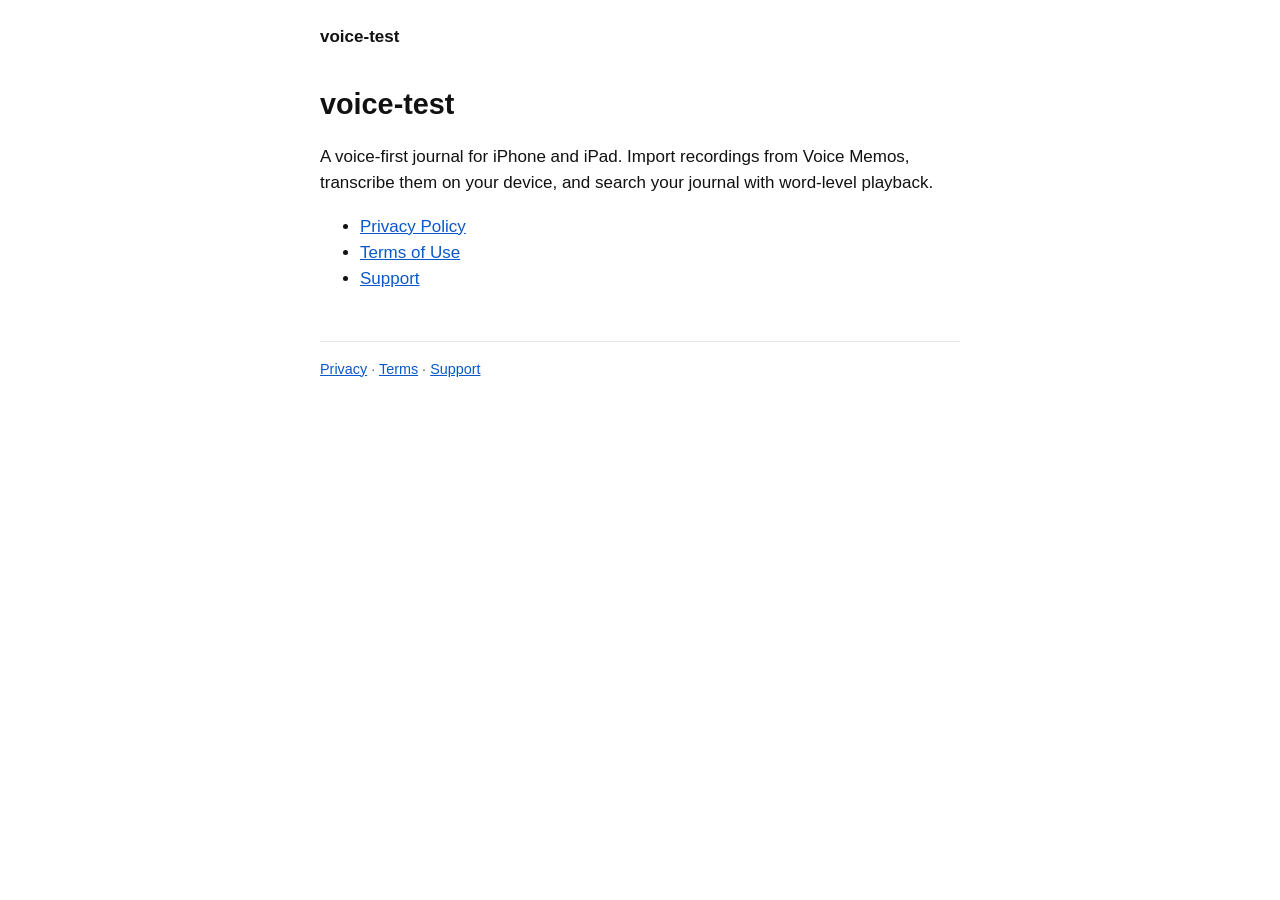
==== index.html @ d4557d3f "Add the privacy, terms, and support pages for voice-test. Co-Authored-By: Claude Opus 5.5 <noreply@a" ====
<!doctype html>
<html lang="en">
<head>
<meta charset="utf-8">
<meta name="viewport" content="width=device-width, initial-scale=1">
<title>voice-test</title>
<link rel="stylesheet" href="style.css">
</head>
<body>
<header><a href="./">voice-test</a></header>
<main>
<h1>voice-test</h1>
<p>A voice-first journal for iPhone and iPad. Import recordings from Voice Memos, transcribe them on your device, and search your journal with word-level playback.</p>
<ul>
<li><a href="privacy.html">Privacy Policy</a></li>
<li><a href="terms.html">Terms of Use</a></li>
<li><a href="support.html">Support</a></li>
</ul>
</main>
<footer><a href="privacy.html">Privacy</a> · <a href="terms.html">Terms</a> · <a href="support.html">Support</a></footer>
</body>
</html>
---- style.css ----
:root {
  --bg: #ffffff;
  --fg: #111111;
  --muted: #666666;
  --link: #0a58ca;
  --rule: #e5e5e5;
}
@media (prefers-color-scheme: dark) {
  :root {
    --bg: #000000;
    --fg: #eeeeee;
    --muted: #999999;
    --link: #6ea8fe;
    --rule: #222222;
  }
}
* { box-sizing: border-box; }
body {
  margin: 0 auto;
  max-width: 42rem;
  padding: 1.5rem 1rem 3rem;
  background: var(--bg);
  color: var(--fg);
  font: 17px/1.55 -apple-system, BlinkMacSystemFont, "Helvetica Neue", Arial, sans-serif;
}
a { color: var(--link); overflow-wrap: anywhere; }
header a { color: var(--fg); font-weight: 600; text-decoration: none; }
h1 { font-size: 1.8rem; margin: 2rem 0 0.25rem; }
h2 { font-size: 1.1rem; margin: 2rem 0 0.5rem; }
.meta { color: var(--muted); margin-top: 0; }
footer {
  margin-top: 3rem;
  padding-top: 1rem;
  border-top: 1px solid var(--rule);
  color: var(--muted);
  font-size: 0.9rem;
}
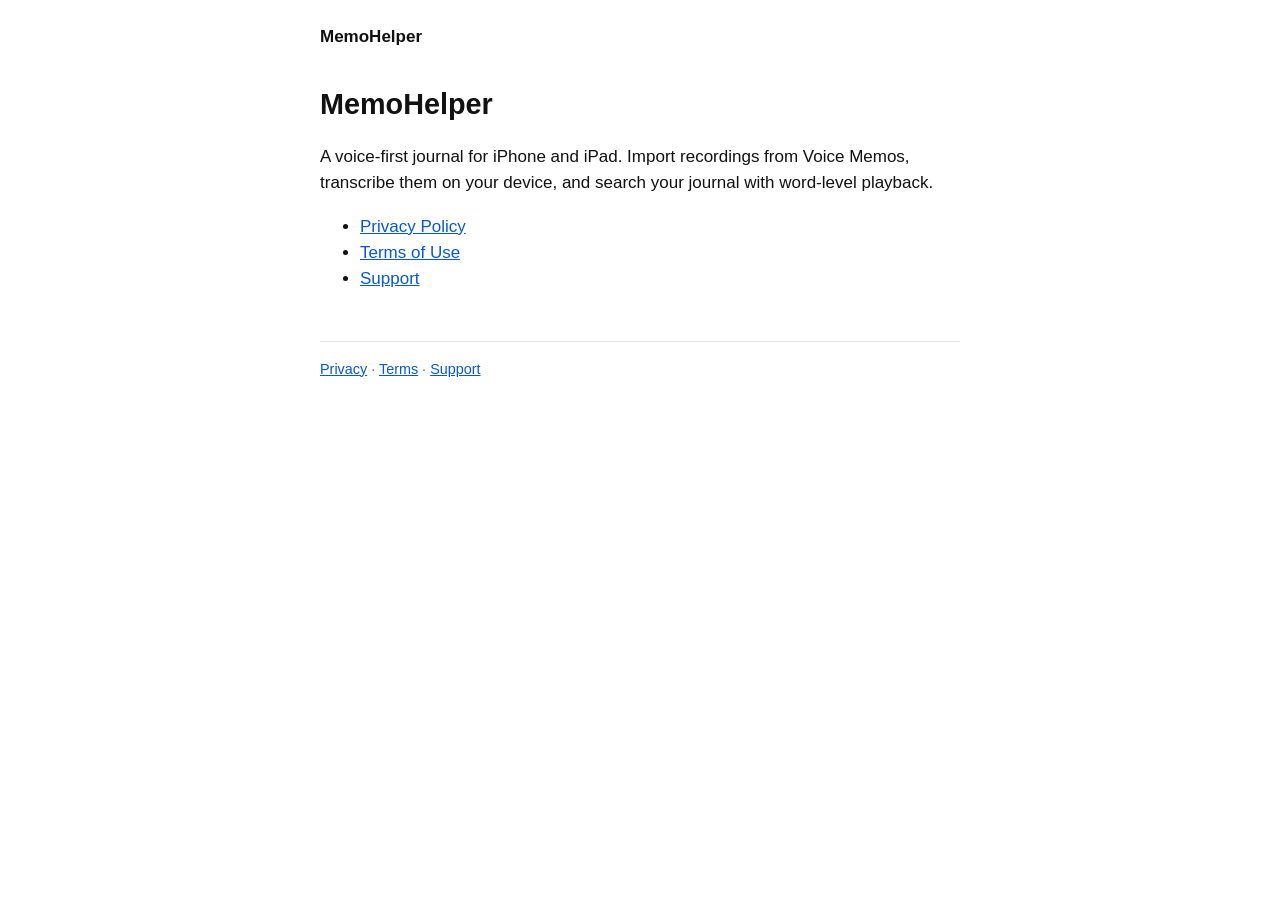
==== commit 27113542: "Show the name MemoHelper on all the pages. Co-Authored-By: Claude Opus 5.5 <noreply@anthropic.com>" ====
--- a/index.html
+++ b/index.html
@@ -3,13 +3,13 @@
 <head>
 <meta charset="utf-8">
 <meta name="viewport" content="width=device-width, initial-scale=1">
-<title>voice-test</title>
+<title>MemoHelper</title>
 <link rel="stylesheet" href="style.css">
 </head>
 <body>
-<header><a href="./">voice-test</a></header>
+<header><a href="./">MemoHelper</a></header>
 <main>
-<h1>voice-test</h1>
+<h1>MemoHelper</h1>
 <p>A voice-first journal for iPhone and iPad. Import recordings from Voice Memos, transcribe them on your device, and search your journal with word-level playback.</p>
 <ul>
 <li><a href="privacy.html">Privacy Policy</a></li>
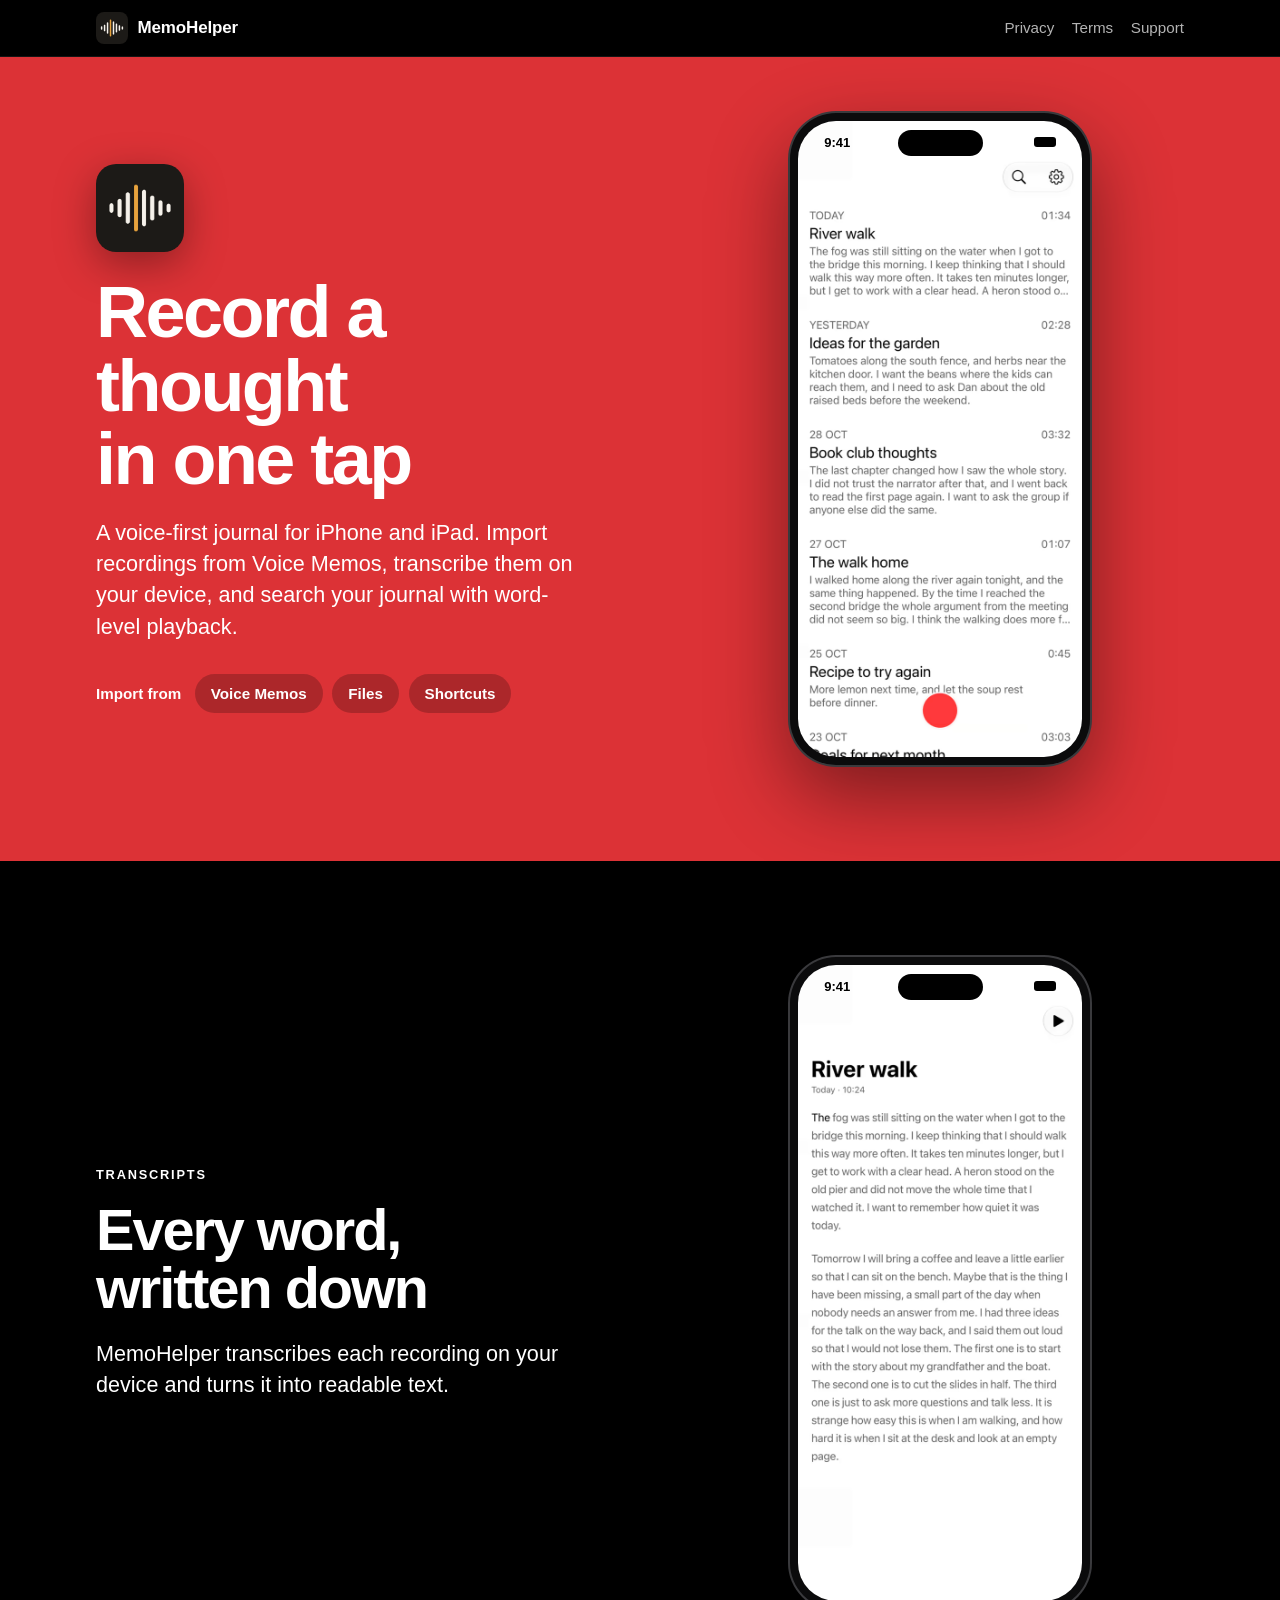
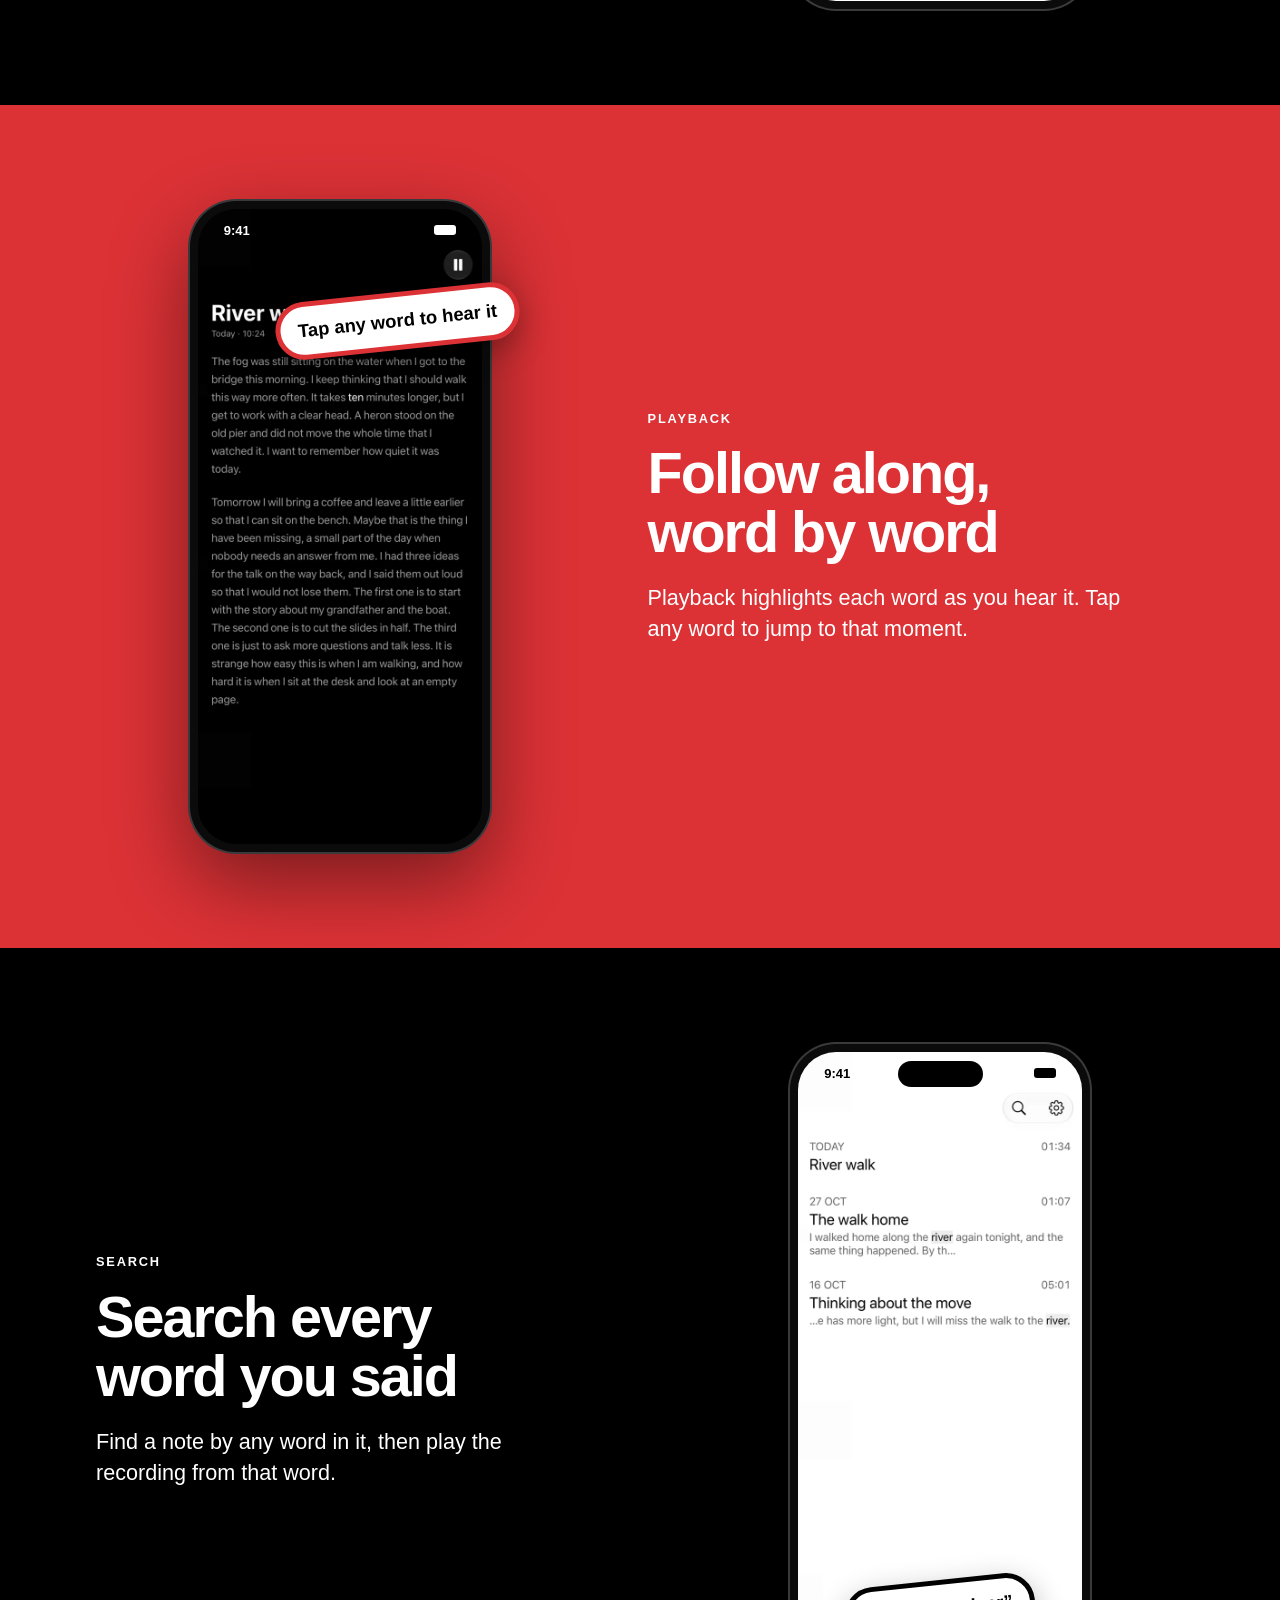
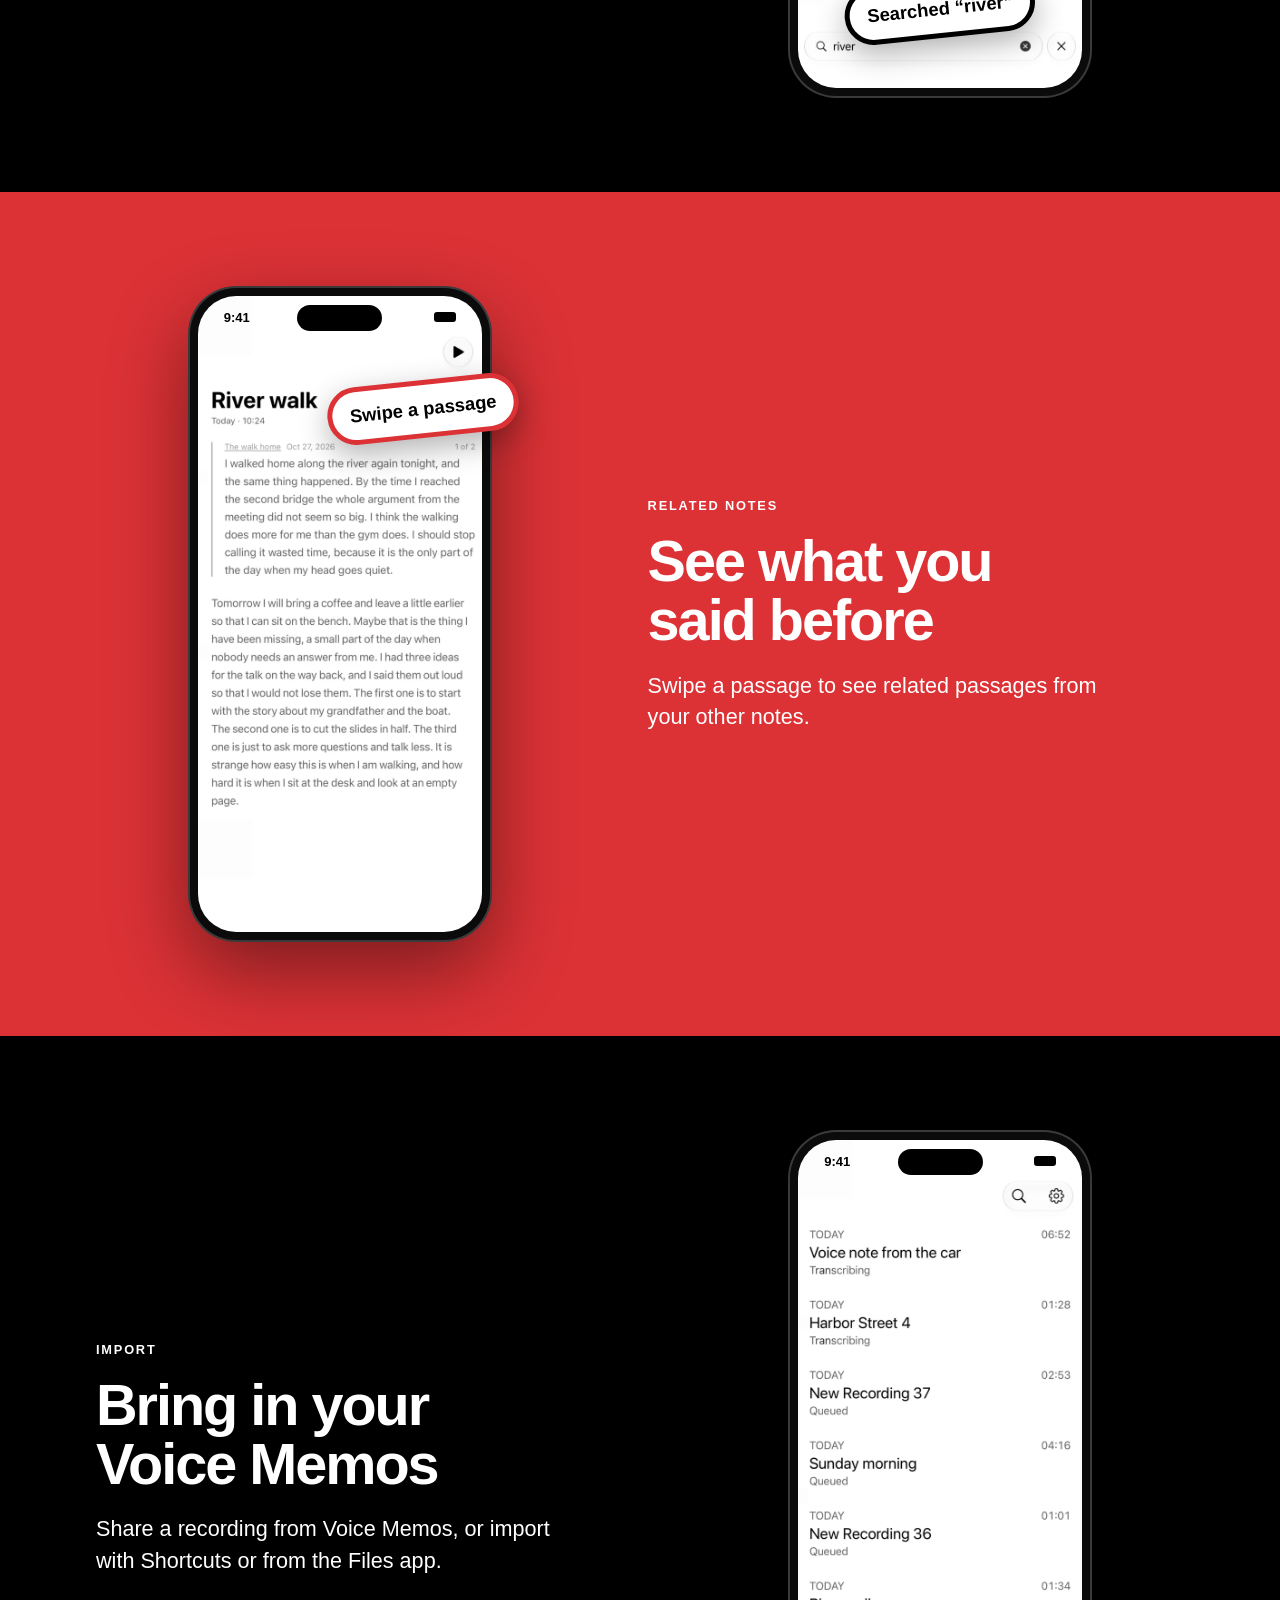
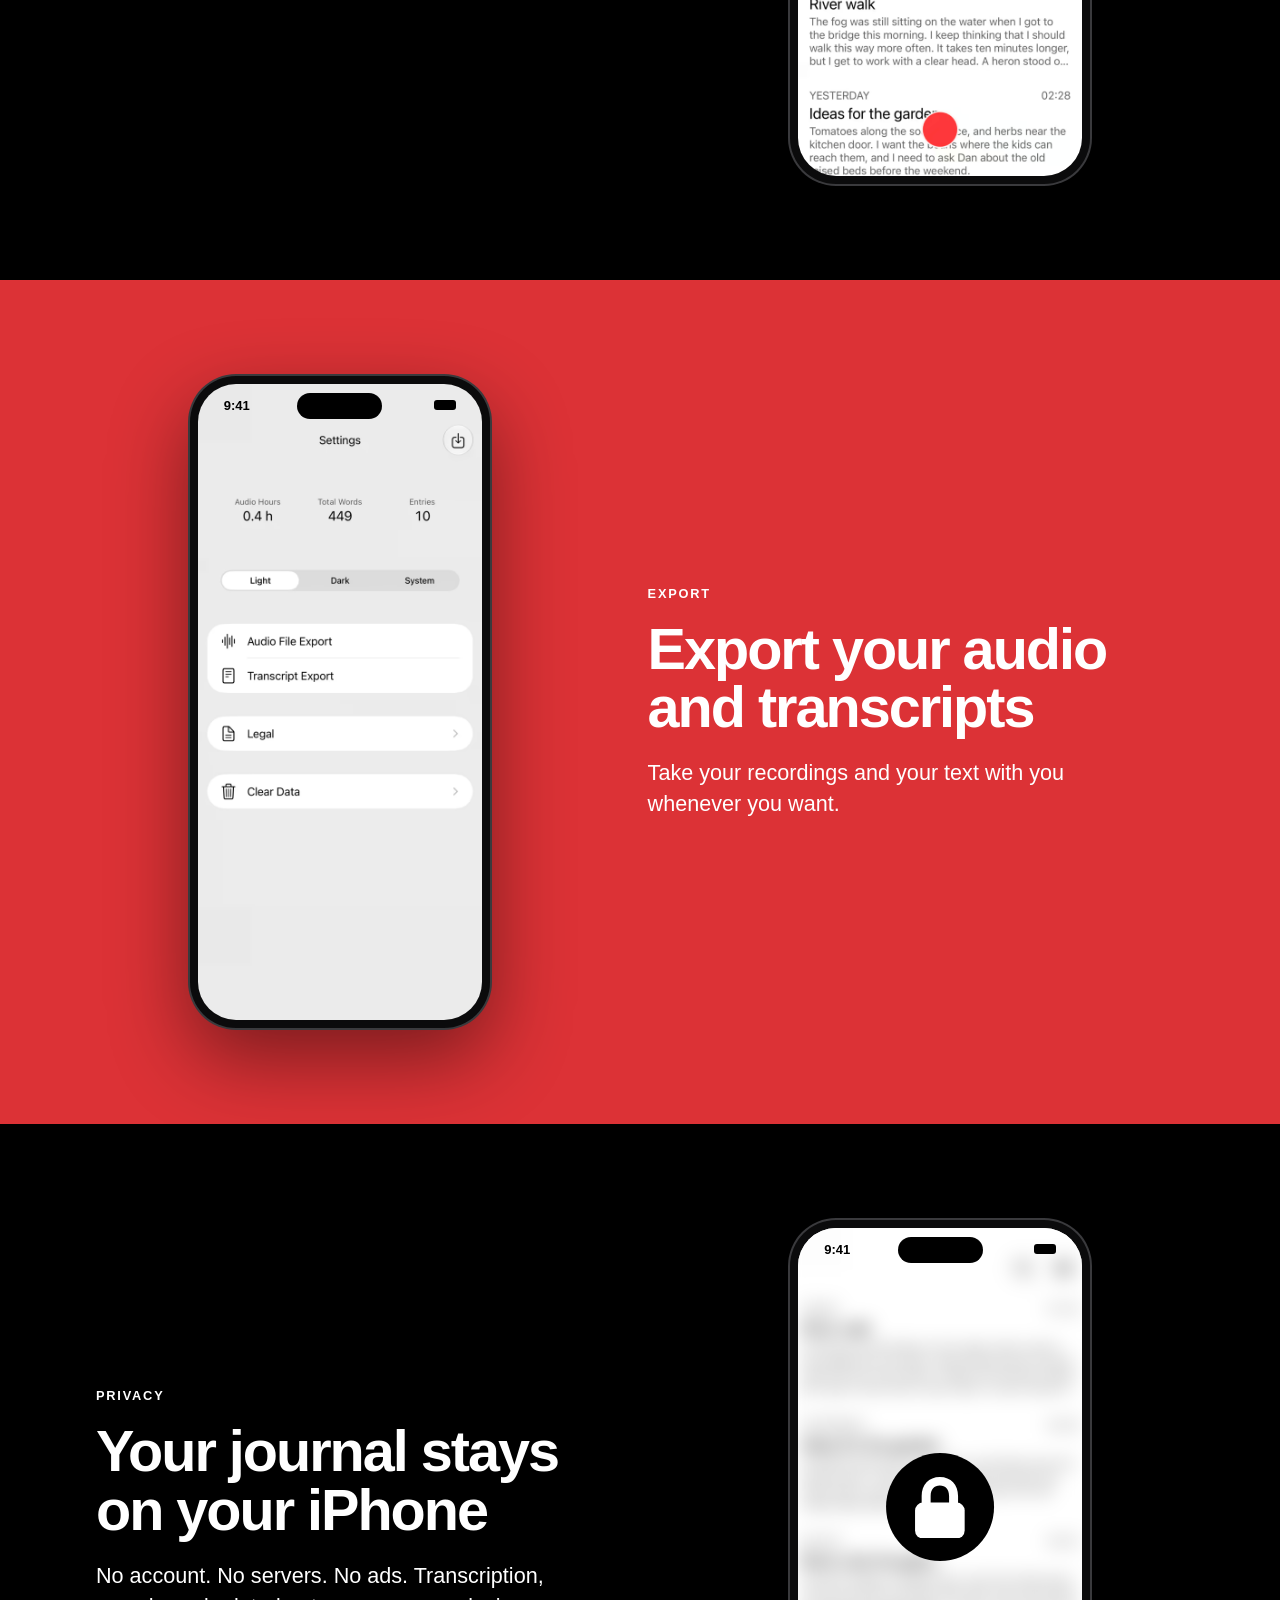
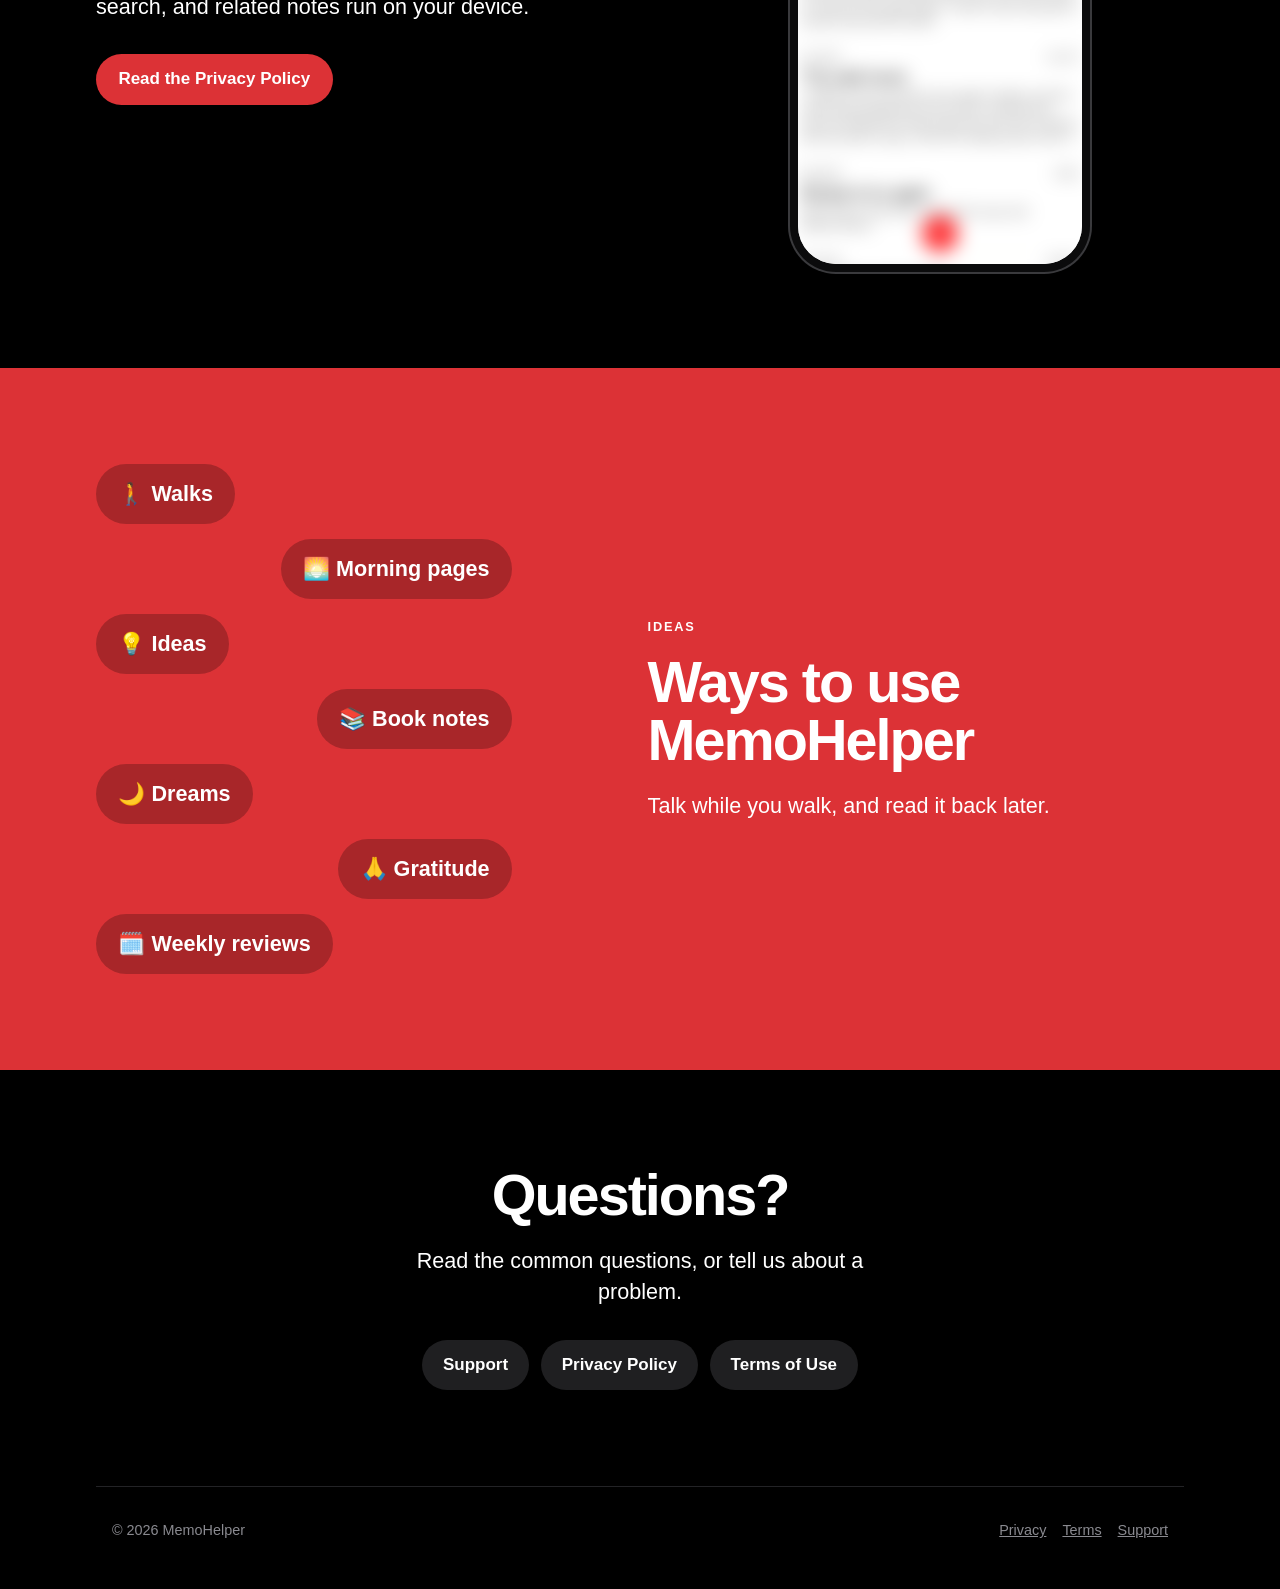
==== commit 94d08686: "Show the App Store visuals on the site in the red and black style. The home page now shows the app s" ====
--- a/index.html
+++ b/index.html
@@ -3,20 +3,138 @@
 <head>
 <meta charset="utf-8">
 <meta name="viewport" content="width=device-width, initial-scale=1">
-<title>MemoHelper</title>
+<title>MemoHelper · A voice-first journal</title>
+<meta name="description" content="A voice-first journal for iPhone and iPad. Import recordings from Voice Memos, transcribe them on your device, and search your journal with word-level playback.">
+<meta name="theme-color" content="#000000">
+<link rel="icon" href="favicon.png">
+<link rel="apple-touch-icon" href="apple-touch-icon.png">
 <link rel="stylesheet" href="style.css">
 </head>
-<body>
-<header><a href="./">MemoHelper</a></header>
+<body class="home">
+<header class="bar"><a class="brand" href="./"><img src="img/icon.png" alt="" width="32" height="32">MemoHelper</a>
+<nav><a href="privacy.html">Privacy</a><a href="terms.html">Terms</a><a href="support.html">Support</a></nav></header>
 <main>
-<h1>MemoHelper</h1>
-<p>A voice-first journal for iPhone and iPad. Import recordings from Voice Memos, transcribe them on your device, and search your journal with word-level playback.</p>
-<ul>
-<li><a href="privacy.html">Privacy Policy</a></li>
-<li><a href="terms.html">Terms of Use</a></li>
-<li><a href="support.html">Support</a></li>
-</ul>
+<section class="band red hero">
+<div class="band-inner">
+<div class="copy">
+<img class="app-icon" src="img/icon.png" alt="" width="88" height="88">
+<h1>Record a thought<br>in one tap</h1>
+<p class="lead">A voice-first journal for iPhone and iPad. Import recordings from Voice Memos, transcribe them on your device, and search your journal with word-level playback.</p>
+<div class="chips-row"><span class="label">Import from</span><span class="tag">Voice Memos</span><span class="tag">Files</span><span class="tag">Shortcuts</span></div>
+</div>
+<div class="phone-wrap">
+<div class="phone"><div class="screen">
+<div class="status"><span>9:41</span><i></i></div>
+<picture><source srcset="img/journal.avif" type="image/avif"><source srcset="img/journal.webp" type="image/webp"><img src="img/journal.jpg" alt="The MemoHelper journal list" loading="lazy" width="644" height="1400"></picture>
+</div></div>
+</div>
+</div>
+</section>
+<section class="band black">
+<div class="band-inner">
+<div class="copy"><p class="kicker">Transcripts</p><h2>Every word,<br>written down</h2>
+<p class="lead">MemoHelper transcribes each recording on your device and turns it into readable text.</p></div>
+<div class="phone-wrap">
+<div class="phone"><div class="screen">
+<div class="status"><span>9:41</span><i></i></div>
+<picture><source srcset="img/transcript.avif" type="image/avif"><source srcset="img/transcript.webp" type="image/webp"><img src="img/transcript.jpg" alt="A transcript of a voice note in MemoHelper" loading="lazy" width="644" height="1400"></picture>
+</div></div>
+</div>
+</div>
+</section>
+<section class="band red flip">
+<div class="band-inner">
+<div class="copy"><p class="kicker">Playback</p><h2>Follow along,<br>word by word</h2>
+<p class="lead">Playback highlights each word as you hear it. Tap any word to jump to that moment.</p></div>
+<div class="phone-wrap">
+<div class="phone"><div class="screen dark">
+<div class="status"><span>9:41</span><i></i></div>
+<picture><source srcset="img/playing-dark.avif" type="image/avif"><source srcset="img/playing-dark.webp" type="image/webp"><img src="img/playing-dark.jpg" alt="A transcript that highlights the current word during playback" loading="lazy" width="644" height="1400"></picture>
+</div></div>
+<div class="sticker top">Tap any word to hear it</div>
+</div>
+</div>
+</section>
+<section class="band black">
+<div class="band-inner">
+<div class="copy"><p class="kicker">Search</p><h2>Search every<br>word you said</h2>
+<p class="lead">Find a note by any word in it, then play the recording from that word.</p></div>
+<div class="phone-wrap">
+<div class="phone"><div class="screen">
+<div class="status"><span>9:41</span><i></i></div>
+<picture><source srcset="img/search.avif" type="image/avif"><source srcset="img/search.webp" type="image/webp"><img src="img/search.jpg" alt="Search results for the word river" loading="lazy" width="644" height="1400"></picture>
+</div></div>
+<div class="sticker bottom">Searched “river”</div>
+</div>
+</div>
+</section>
+<section class="band red flip">
+<div class="band-inner">
+<div class="copy"><p class="kicker">Related notes</p><h2>See what you<br>said before</h2>
+<p class="lead">Swipe a passage to see related passages from your other notes.</p></div>
+<div class="phone-wrap">
+<div class="phone"><div class="screen">
+<div class="status"><span>9:41</span><i></i></div>
+<picture><source srcset="img/related.avif" type="image/avif"><source srcset="img/related.webp" type="image/webp"><img src="img/related.jpg" alt="Related passages from other notes" loading="lazy" width="644" height="1400"></picture>
+</div></div>
+<div class="sticker top">Swipe a passage</div>
+</div>
+</div>
+</section>
+<section class="band black">
+<div class="band-inner">
+<div class="copy"><p class="kicker">Import</p><h2>Bring in your<br>Voice Memos</h2>
+<p class="lead">Share a recording from Voice Memos, or import with Shortcuts or from the Files app.</p></div>
+<div class="phone-wrap">
+<div class="phone"><div class="screen">
+<div class="status"><span>9:41</span><i></i></div>
+<picture><source srcset="img/importing.avif" type="image/avif"><source srcset="img/importing.webp" type="image/webp"><img src="img/importing.jpg" alt="Voice notes that MemoHelper imports and transcribes" loading="lazy" width="644" height="1400"></picture>
+</div></div>
+</div>
+</div>
+</section>
+<section class="band red flip">
+<div class="band-inner">
+<div class="copy"><p class="kicker">Export</p><h2>Export your audio<br>and transcripts</h2>
+<p class="lead">Take your recordings and your text with you whenever you want.</p></div>
+<div class="phone-wrap">
+<div class="phone"><div class="screen">
+<div class="status"><span>9:41</span><i></i></div>
+<picture><source srcset="img/settings.avif" type="image/avif"><source srcset="img/settings.webp" type="image/webp"><img src="img/settings.jpg" alt="The MemoHelper settings screen with export options" loading="lazy" width="644" height="1400"></picture>
+</div></div>
+</div>
+</div>
+</section>
+<section class="band black">
+<div class="band-inner">
+<div class="copy"><p class="kicker">Privacy</p><h2>Your journal stays<br>on your iPhone</h2>
+<p class="lead">No account. No servers. No ads. Transcription, search, and related notes run on your device.</p>
+<div class="chips-row"><a class="button" href="privacy.html">Read the Privacy Policy</a></div></div>
+<div class="phone-wrap">
+<div class="phone"><div class="screen blur">
+<div class="status"><span>9:41</span><i></i></div>
+<picture><source srcset="img/journal.avif" type="image/avif"><source srcset="img/journal.webp" type="image/webp"><img src="img/journal.jpg" alt="A blurred journal list behind a lock" loading="lazy" width="644" height="1400"></picture>
+<div class="lock"><svg viewBox="0 0 210 260" aria-hidden="true"><path d="M105 0C58 0 28 33 28 80v38h38V80c0-27 15-44 39-44s39 17 39 44v38h38V80C182 33 152 0 105 0z"/><rect x="0" y="108" width="210" height="152" rx="34"/></svg></div></div></div>
+</div>
+</div>
+</section>
+<section class="band red flip">
+<div class="band-inner">
+<div class="copy"><p class="kicker">Ideas</p><h2>Ways to use<br>MemoHelper</h2>
+<p class="lead">Talk while you walk, and read it back later.</p></div>
+<div class="ways">
+<span>🚶 Walks</span><span>🌅 Morning pages</span><span>💡 Ideas</span><span>📚 Book notes</span><span>🌙 Dreams</span><span>🙏 Gratitude</span><span>🗓️ Weekly reviews</span>
+</div>
+</div>
+</section>
+<section class="band black cta">
+<div class="band-inner">
+<div><h2>Questions?</h2>
+<p class="lead">Read the common questions, or tell us about a problem.</p>
+<div class="links"><a href="support.html">Support</a><a href="privacy.html">Privacy Policy</a><a href="terms.html">Terms of Use</a></div></div>
+</div>
+</section>
 </main>
-<footer><a href="privacy.html">Privacy</a> · <a href="terms.html">Terms</a> · <a href="support.html">Support</a></footer>
+<footer><span>© 2026 MemoHelper</span><nav><a href="privacy.html">Privacy</a><a href="terms.html">Terms</a><a href="support.html">Support</a></nav></footer>
 </body>
 </html>
--- a/style.css
+++ b/style.css
@@ -1,37 +1,210 @@
 :root {
+  --red: #dc3236;
+  --red-deep: #c92a2d;
+  --black: #000000;
+  --night: #111113;
   --bg: #ffffff;
   --fg: #111111;
-  --muted: #666666;
-  --link: #0a58ca;
-  --rule: #e5e5e5;
+  --muted: #6b6b70;
+  --rule: #e6e6e8;
+  --card: #f4f4f5;
+  --link: #c92a2d;
+  --font: "SF Pro Display", "SF Pro Text", -apple-system, BlinkMacSystemFont, "Helvetica Neue", Arial, sans-serif;
 }
 @media (prefers-color-scheme: dark) {
   :root {
     --bg: #000000;
-    --fg: #eeeeee;
-    --muted: #999999;
-    --link: #6ea8fe;
-    --rule: #222222;
+    --fg: #f2f2f2;
+    --muted: #9a9aa0;
+    --rule: #232326;
+    --card: #111113;
+    --link: #ff6b6e;
   }
 }
+
 * { box-sizing: border-box; }
+html { -webkit-text-size-adjust: 100%; }
 body {
-  margin: 0 auto;
-  max-width: 42rem;
-  padding: 1.5rem 1rem 3rem;
+  margin: 0;
   background: var(--bg);
   color: var(--fg);
-  font: 17px/1.55 -apple-system, BlinkMacSystemFont, "Helvetica Neue", Arial, sans-serif;
-}
+  font: 17px/1.55 var(--font);
+  -webkit-font-smoothing: antialiased;
+}
+img { display: block; max-width: 100%; }
 a { color: var(--link); overflow-wrap: anywhere; }
-header a { color: var(--fg); font-weight: 600; text-decoration: none; }
-h1 { font-size: 1.8rem; margin: 2rem 0 0.25rem; }
-h2 { font-size: 1.1rem; margin: 2rem 0 0.5rem; }
+
+/* Top bar, shared by every page */
+.bar {
+  position: sticky; top: 0; z-index: 20;
+  display: flex; align-items: center; justify-content: space-between; gap: 1rem;
+  padding: 0.75rem max(1rem, calc((100vw - 68rem) / 2));
+  background: color-mix(in srgb, var(--bg) 82%, transparent);
+  backdrop-filter: saturate(180%) blur(18px);
+  -webkit-backdrop-filter: saturate(180%) blur(18px);
+  border-bottom: 1px solid var(--rule);
+}
+.brand { display: flex; align-items: center; gap: 0.6rem; color: var(--fg); font-weight: 700; text-decoration: none; letter-spacing: -0.01em; }
+.brand img { width: 32px; height: 32px; border-radius: 8px; }
+.bar nav { display: flex; gap: 1.1rem; font-size: 0.95rem; }
+.bar nav a { color: var(--muted); text-decoration: none; }
+.bar nav a:hover, .bar nav a[aria-current] { color: var(--fg); }
+.home .bar { background: rgba(0, 0, 0, 0.72); border-color: rgba(255, 255, 255, 0.08); }
+.home .bar .brand { color: #fff; }
+.home .bar nav a { color: rgba(255, 255, 255, 0.7); }
+.home .bar nav a:hover { color: #fff; }
+
+/* Document pages: privacy, terms, support */
+.doc { max-width: 42rem; margin: 0 auto; padding: 1rem 1rem 3rem; }
+.doc h1 {
+  font-size: clamp(2.2rem, 7vw, 3rem); line-height: 1.05; letter-spacing: -0.03em;
+  margin: 2.5rem 0 0.75rem;
+}
+.doc h1::before {
+  content: ""; display: block; width: 2.5rem; height: 0.35rem; border-radius: 1rem;
+  background: var(--red); margin-bottom: 1.25rem;
+}
+.doc h2 { font-size: 1.15rem; letter-spacing: -0.01em; margin: 2.25rem 0 0.5rem; }
+.doc ul { padding-left: 1.2rem; }
+.doc li { margin: 0.3rem 0; }
+.doc li::marker { color: var(--red); }
 .meta { color: var(--muted); margin-top: 0; }
+.faq { display: grid; gap: 0.75rem; margin-top: 1rem; }
+.faq div { background: var(--card); border-radius: 18px; padding: 1rem 1.25rem; }
+.faq strong { display: block; margin-bottom: 0.25rem; }
+.faq p { margin: 0; color: var(--muted); }
+.button {
+  display: inline-block; background: var(--red); color: #fff; font-weight: 600;
+  text-decoration: none; padding: 0.75rem 1.4rem; border-radius: 999px;
+}
+.button:hover { background: var(--red-deep); }
+
 footer {
-  margin-top: 3rem;
-  padding-top: 1rem;
-  border-top: 1px solid var(--rule);
-  color: var(--muted);
-  font-size: 0.9rem;
-}
+  max-width: 68rem; margin: 0 auto; padding: 2rem 1rem 3rem;
+  display: flex; flex-wrap: wrap; justify-content: space-between; gap: 0.75rem;
+  border-top: 1px solid var(--rule); color: var(--muted); font-size: 0.9rem;
+}
+footer a { color: var(--muted); }
+footer nav { display: flex; gap: 1rem; }
+.home footer { border-color: #232326; color: #8a8a90; }
+.home footer a { color: #8a8a90; }
+
+/* Home page */
+.home { background: var(--black); color: #fff; }
+.band { position: relative; overflow: hidden; padding: 4.5rem 1rem; }
+.band.red { background: var(--red); }
+.band.black { background: var(--black); }
+.band-inner {
+  max-width: 68rem; margin: 0 auto;
+  display: grid; grid-template-columns: 1fr; gap: 3rem; align-items: center; justify-items: center;
+  text-align: center;
+}
+.band h1, .band h2 {
+  margin: 0; font-weight: 700; letter-spacing: -0.035em; line-height: 1.02;
+  font-size: clamp(2.5rem, 8vw, 4.5rem);
+}
+.band h2 { font-size: clamp(2.2rem, 6.5vw, 3.6rem); }
+.band p.lead { font-size: clamp(1.1rem, 2.6vw, 1.35rem); line-height: 1.45; margin: 1.25rem auto 0; max-width: 30rem; }
+.kicker { text-transform: uppercase; letter-spacing: 0.14em; font-size: 0.8rem; font-weight: 700; margin: 0 0 1rem; }
+
+@media (min-width: 52rem) {
+  .band { padding: 6rem 2rem; }
+  .band-inner { grid-template-columns: 1.1fr 1fr; text-align: left; justify-items: start; gap: 4rem; }
+  .band-inner > .phone-wrap { justify-self: center; }
+  .band.flip .band-inner { grid-template-columns: 1fr 1.1fr; }
+  .band.flip .copy { order: 2; }
+  .band p.lead { margin-left: 0; }
+  .band .chips-row { justify-content: flex-start; }
+}
+
+.hero { padding-top: 3.5rem; }
+.hero .app-icon { width: 88px; height: 88px; border-radius: 20px; margin: 0 auto 1.5rem; box-shadow: 0 12px 40px rgba(0, 0, 0, 0.35); }
+@media (min-width: 52rem) { .hero .app-icon { margin-left: 0; } }
+
+.chips-row { display: flex; flex-wrap: wrap; justify-content: center; gap: 0.6rem; margin-top: 2rem; align-items: center; }
+.chips-row span.label { font-weight: 600; font-size: 0.95rem; margin-right: 0.25rem; }
+.tag { background: rgba(0, 0, 0, 0.22); padding: 0.5rem 1rem; border-radius: 999px; font-weight: 600; font-size: 0.95rem; }
+.black .tag { background: #1f1f21; }
+
+/* Phone mockup, after the App Store graphics */
+.phone-wrap { position: relative; width: min(300px, 78vw); }
+.phone {
+  position: relative; aspect-ratio: 1320 / 2868;
+  border-radius: 46px; background: #0b0b0c; padding: 8px;
+  box-shadow: 0 0 0 2px #3a3a3d, 0 30px 80px rgba(0, 0, 0, 0.45);
+}
+.screen { position: relative; height: 100%; border-radius: 38px; overflow: hidden; background: #fff; }
+.screen.dark { background: #000; }
+.screen picture { display: contents; }
+.screen img { width: 100%; height: 100%; object-fit: cover; }
+.screen::before {
+  content: ""; position: absolute; z-index: 3; top: 9px; left: 50%;
+  width: 30%; height: 26px; margin-left: -15%; border-radius: 20px; background: #000;
+}
+.status {
+  position: absolute; z-index: 2; top: 12px; left: 0; right: 0;
+  display: flex; justify-content: space-between; padding: 0 26px;
+  font-size: 13px; font-weight: 600; color: #000;
+}
+.dark .status { color: #fff; }
+.status i { display: inline-block; width: 22px; height: 10px; border-radius: 3px; background: currentColor; margin-top: 4px; }
+
+.sticker {
+  position: absolute; z-index: 5; white-space: nowrap;
+  background: #fff; color: #000; font-weight: 700; font-size: clamp(0.95rem, 3.6vw, 1.15rem);
+  padding: 0.6rem 1.1rem; border-radius: 999px; border: 5px solid var(--edge, #000);
+  transform: rotate(-6deg); box-shadow: 0 10px 30px rgba(0, 0, 0, 0.3);
+}
+.sticker.top { top: 14%; right: -10%; }
+.sticker.bottom { bottom: 9%; left: 50%; transform: translateX(-50%) rotate(-6deg); }
+.red .sticker { --edge: var(--red); }
+
+/* Privacy band */
+.screen.blur img { filter: blur(9px); transform: scale(1.06); }
+.lock {
+  position: absolute; z-index: 4; top: 44%; left: 50%; width: 38%; aspect-ratio: 1;
+  transform: translate(-50%, -50%); border-radius: 50%; background: #000;
+  display: grid; place-items: center;
+}
+.lock svg { width: 46%; fill: #fff; }
+
+/* Ways to use */
+.ways { display: flex; flex-direction: column; gap: 0.9rem; width: min(26rem, 100%); }
+.ways span {
+  width: fit-content; background: rgba(0, 0, 0, 0.24); border-radius: 999px;
+  padding: 0.85rem 1.4rem; font-size: clamp(1.1rem, 4vw, 1.35rem); font-weight: 600; white-space: nowrap;
+}
+.ways span:nth-child(even) { align-self: flex-end; }
+
+.cta { text-align: center; }
+.cta .band-inner { grid-template-columns: 1fr; justify-items: center; text-align: center; }
+.cta .links { display: flex; flex-wrap: wrap; justify-content: center; gap: 0.75rem; margin-top: 2rem; }
+.cta .links a { color: #fff; text-decoration: none; font-weight: 600; padding: 0.75rem 1.3rem; border-radius: 999px; background: #1f1f21; }
+.cta .links a:hover { background: #2c2c2f; }
+
+@media (max-width: 30rem) {
+  .bar nav { gap: 0.8rem; font-size: 0.88rem; }
+  .sticker.top { right: -4%; }
+}
+
+/* v2: show more of the app above the fold on phones */
+@media (max-width: 51.99rem) {
+  .hero { padding-top: 1.75rem; padding-bottom: 3rem; }
+  .hero .band-inner { gap: 0; }
+  .hero .copy { display: contents; }
+  .hero .app-icon { width: 56px; height: 56px; border-radius: 13px; margin-bottom: 0.9rem; }
+  .hero h1 { font-size: clamp(2.3rem, 10.5vw, 3rem); }
+  .hero p.lead { font-size: 1.05rem; margin-top: 0.75rem; }
+  .hero .phone-wrap { margin-top: 1.75rem; width: min(270px, 72vw); }
+  .hero .chips-row { order: 5; margin-top: 2.25rem; }
+}
+
+/* v3: on phones, the feature phones run off the bottom edge of the band */
+@media (max-width: 51.99rem) {
+  .band:not(.hero):not(.cta) { padding-top: 3.5rem; }
+  .band:not(.hero):has(.phone-wrap) { padding-bottom: 0; }
+  .band:not(.hero) .band-inner { gap: 2rem; }
+  .band:not(.hero) .phone-wrap { width: min(270px, 72vw); height: 380px; }
+  .band:not(.hero) .phone { box-shadow: 0 0 0 2px #3a3a3d; }
+  .sticker.bottom { bottom: auto; top: 80%; }
+}
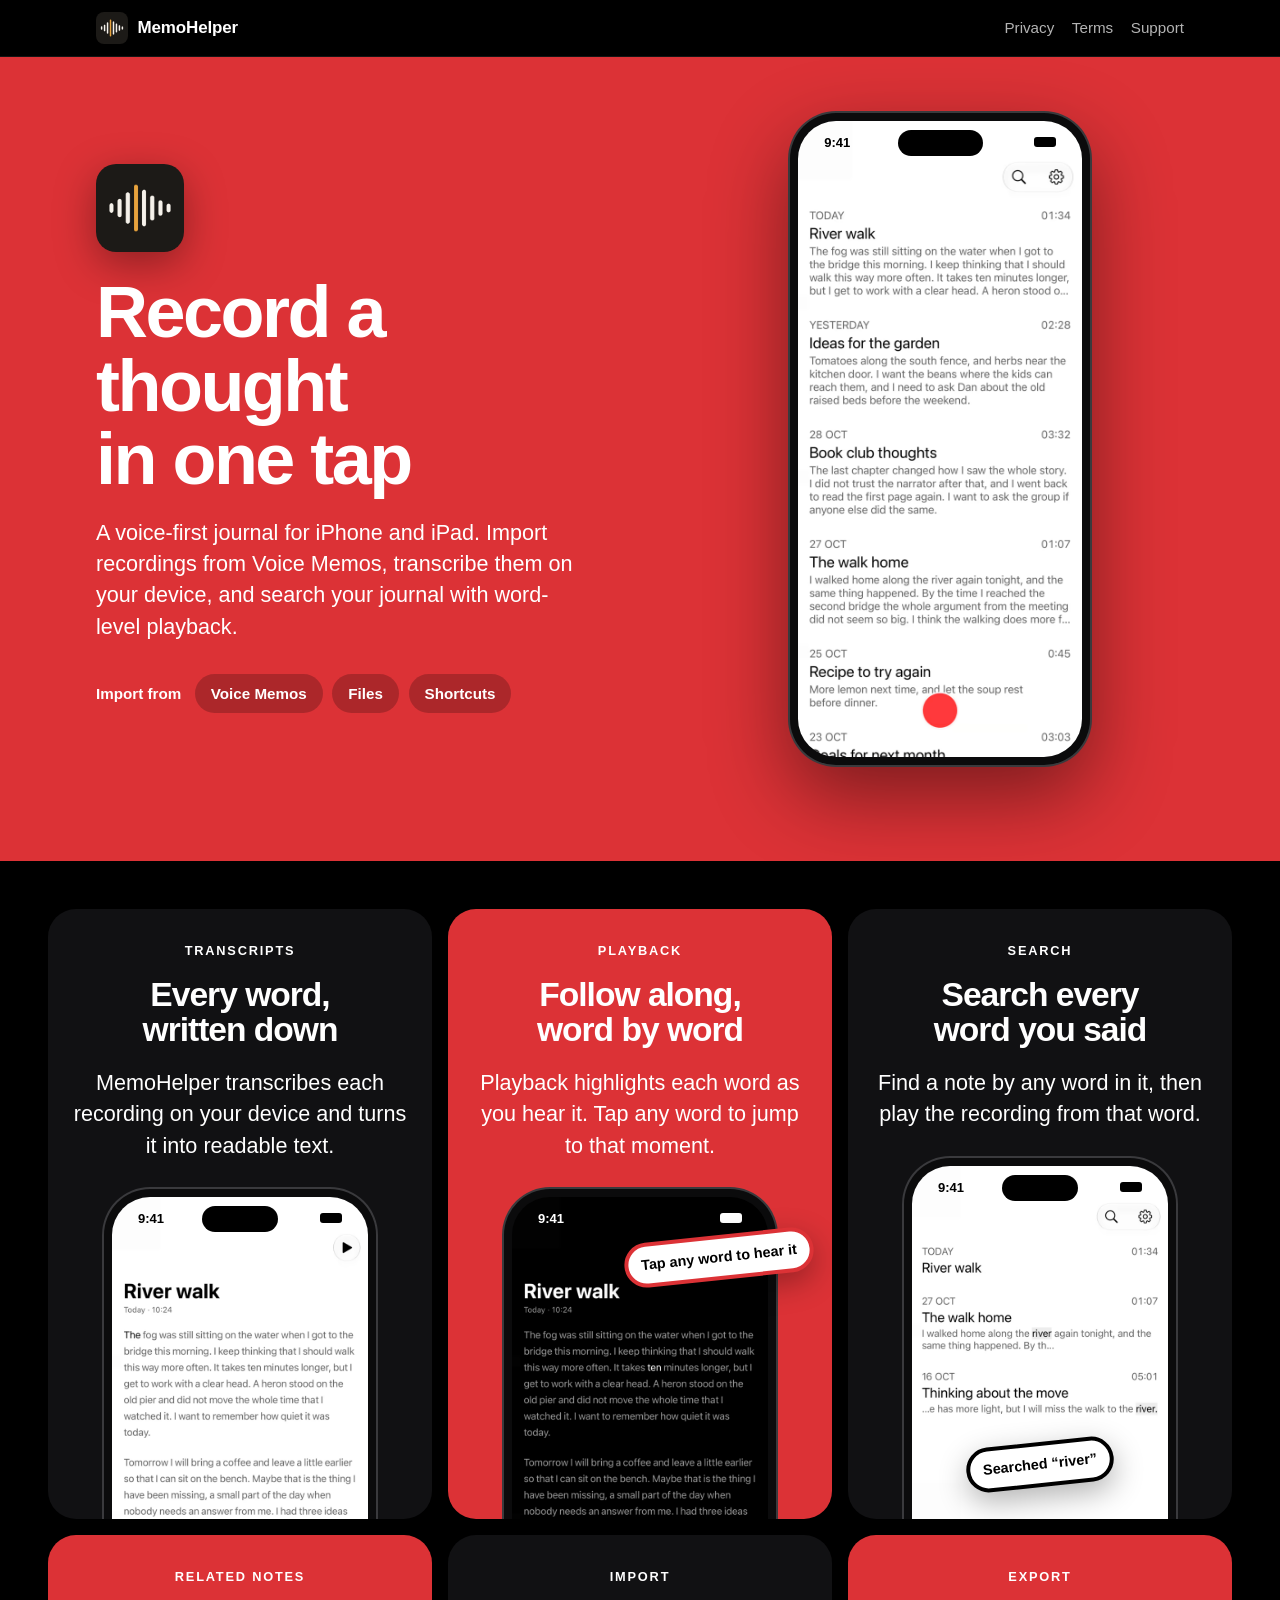
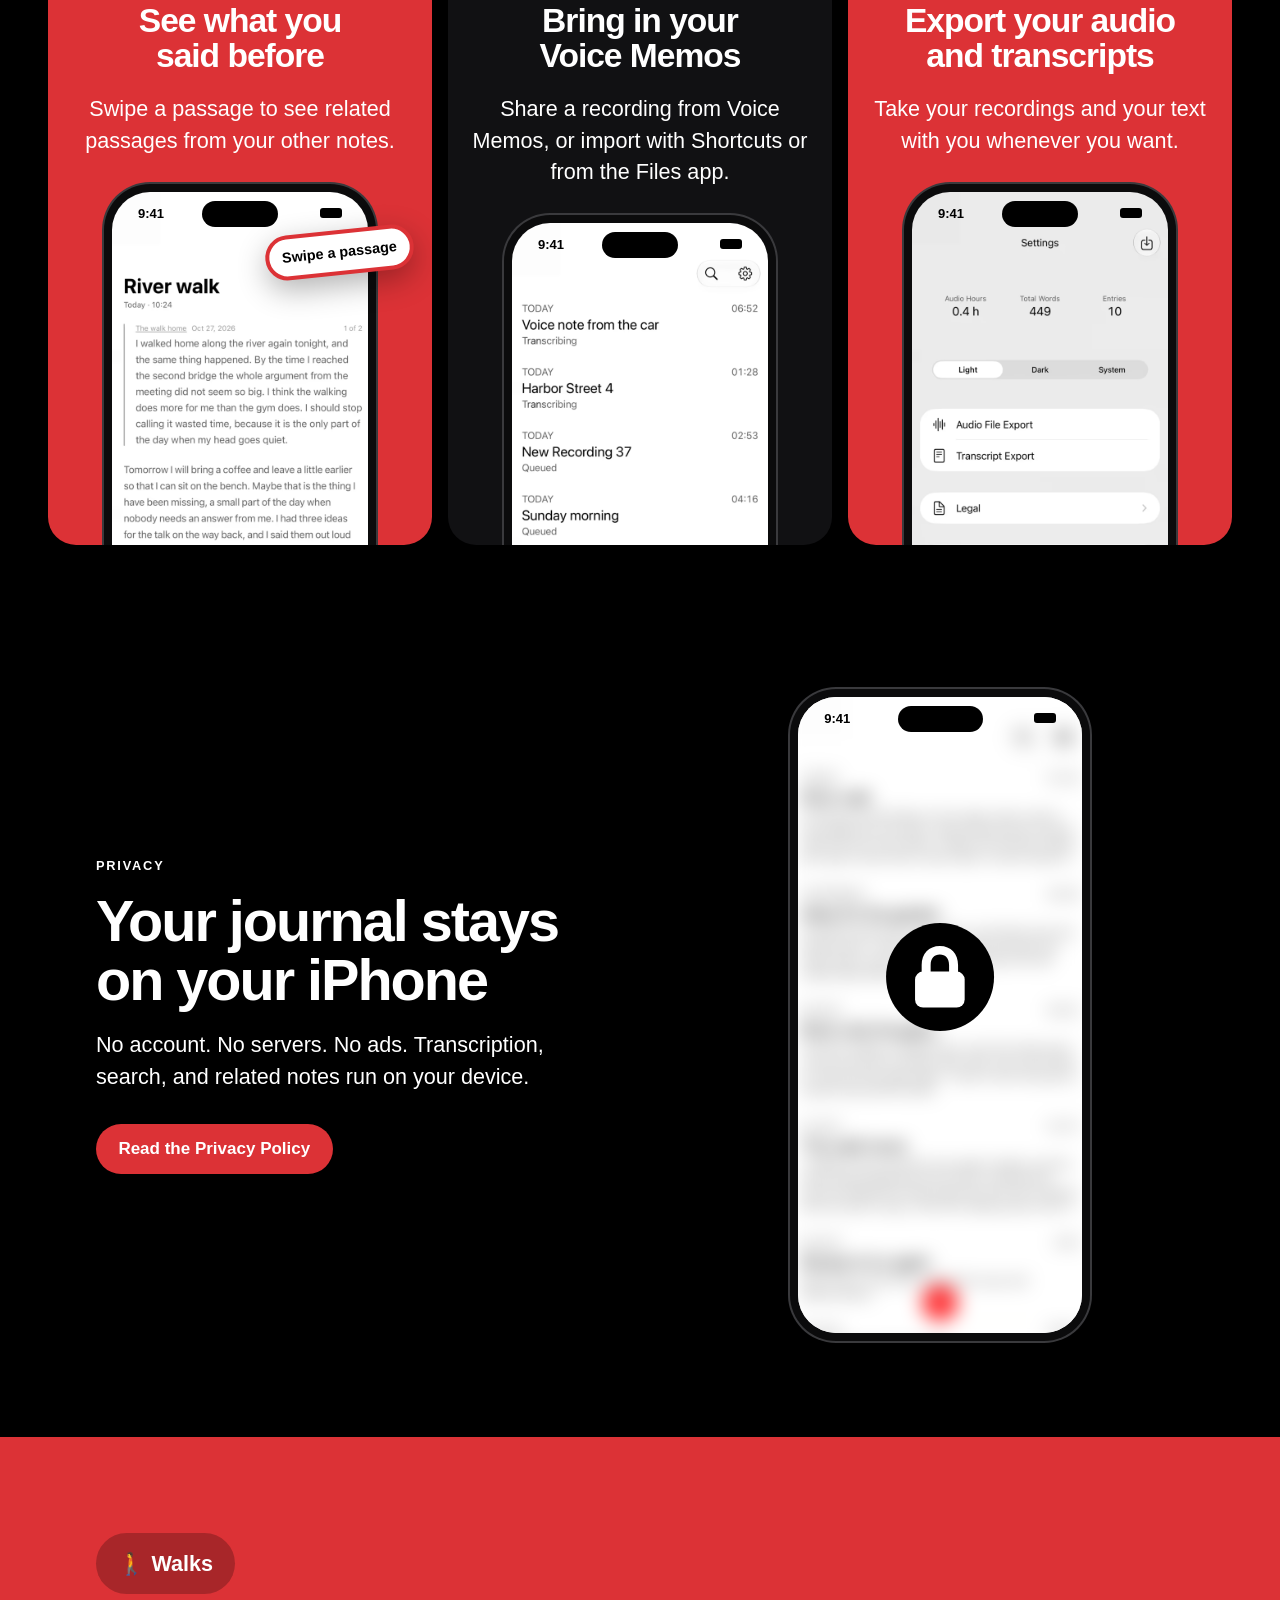
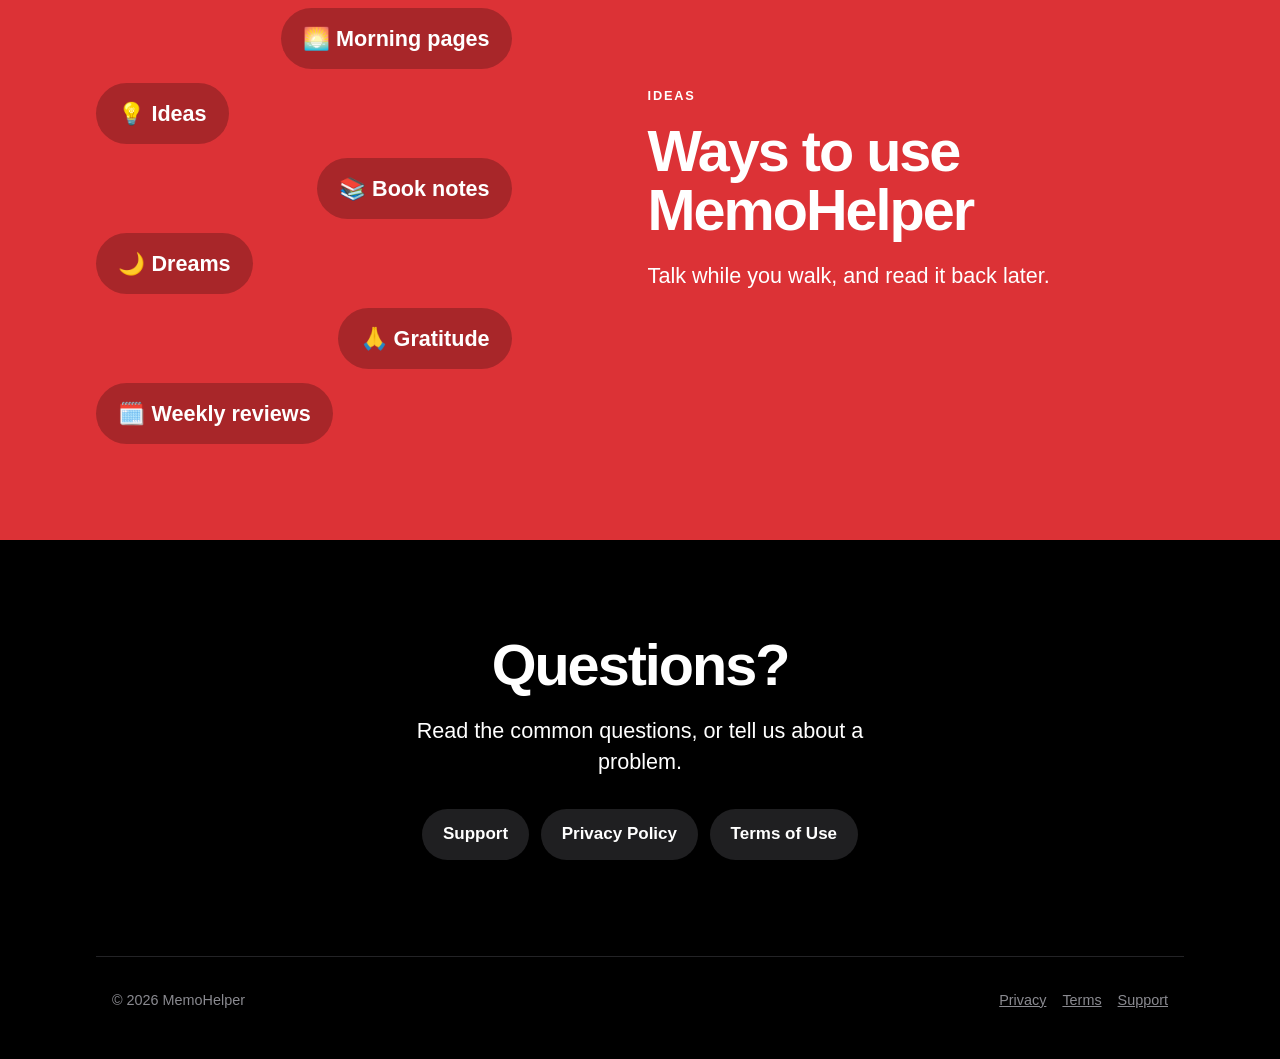
==== commit 0bd9b049: "Show the six features in a card grid. The home page now shows the six features in a grid of red and " ====
--- a/index.html
+++ b/index.html
@@ -25,14 +25,15 @@
 <div class="phone-wrap">
 <div class="phone"><div class="screen">
 <div class="status"><span>9:41</span><i></i></div>
-<picture><source srcset="img/journal.avif" type="image/avif"><source srcset="img/journal.webp" type="image/webp"><img src="img/journal.jpg" alt="The MemoHelper journal list" loading="lazy" width="644" height="1400"></picture>
+<picture><source srcset="img/journal.avif" type="image/avif"><source srcset="img/journal.webp" type="image/webp"><img src="img/journal.jpg" alt="The MemoHelper journal list" fetchpriority="high" width="644" height="1400"></picture>
 </div></div>
 </div>
 </div>
 </section>
-<section class="band black">
-<div class="band-inner">
-<div class="copy"><p class="kicker">Transcripts</p><h2>Every word,<br>written down</h2>
+<section class="band black features">
+<div class="grid">
+<article class="card black">
+<div class="copy"><p class="kicker">Transcripts</p><h3 data-feature>Every word,<br>written down</h3>
 <p class="lead">MemoHelper transcribes each recording on your device and turns it into readable text.</p></div>
 <div class="phone-wrap">
 <div class="phone"><div class="screen">
@@ -40,11 +41,9 @@
 <picture><source srcset="img/transcript.avif" type="image/avif"><source srcset="img/transcript.webp" type="image/webp"><img src="img/transcript.jpg" alt="A transcript of a voice note in MemoHelper" loading="lazy" width="644" height="1400"></picture>
 </div></div>
 </div>
-</div>
-</section>
-<section class="band red flip">
-<div class="band-inner">
-<div class="copy"><p class="kicker">Playback</p><h2>Follow along,<br>word by word</h2>
+</article>
+<article class="card red">
+<div class="copy"><p class="kicker">Playback</p><h3 data-feature>Follow along,<br>word by word</h3>
 <p class="lead">Playback highlights each word as you hear it. Tap any word to jump to that moment.</p></div>
 <div class="phone-wrap">
 <div class="phone"><div class="screen dark">
@@ -53,11 +52,9 @@
 </div></div>
 <div class="sticker top">Tap any word to hear it</div>
 </div>
-</div>
-</section>
-<section class="band black">
-<div class="band-inner">
-<div class="copy"><p class="kicker">Search</p><h2>Search every<br>word you said</h2>
+</article>
+<article class="card black">
+<div class="copy"><p class="kicker">Search</p><h3 data-feature>Search every<br>word you said</h3>
 <p class="lead">Find a note by any word in it, then play the recording from that word.</p></div>
 <div class="phone-wrap">
 <div class="phone"><div class="screen">
@@ -66,11 +63,9 @@
 </div></div>
 <div class="sticker bottom">Searched “river”</div>
 </div>
-</div>
-</section>
-<section class="band red flip">
-<div class="band-inner">
-<div class="copy"><p class="kicker">Related notes</p><h2>See what you<br>said before</h2>
+</article>
+<article class="card red">
+<div class="copy"><p class="kicker">Related notes</p><h3 data-feature>See what you<br>said before</h3>
 <p class="lead">Swipe a passage to see related passages from your other notes.</p></div>
 <div class="phone-wrap">
 <div class="phone"><div class="screen">
@@ -79,11 +74,9 @@
 </div></div>
 <div class="sticker top">Swipe a passage</div>
 </div>
-</div>
-</section>
-<section class="band black">
-<div class="band-inner">
-<div class="copy"><p class="kicker">Import</p><h2>Bring in your<br>Voice Memos</h2>
+</article>
+<article class="card black">
+<div class="copy"><p class="kicker">Import</p><h3 data-feature>Bring in your<br>Voice Memos</h3>
 <p class="lead">Share a recording from Voice Memos, or import with Shortcuts or from the Files app.</p></div>
 <div class="phone-wrap">
 <div class="phone"><div class="screen">
@@ -91,11 +84,9 @@
 <picture><source srcset="img/importing.avif" type="image/avif"><source srcset="img/importing.webp" type="image/webp"><img src="img/importing.jpg" alt="Voice notes that MemoHelper imports and transcribes" loading="lazy" width="644" height="1400"></picture>
 </div></div>
 </div>
-</div>
-</section>
-<section class="band red flip">
-<div class="band-inner">
-<div class="copy"><p class="kicker">Export</p><h2>Export your audio<br>and transcripts</h2>
+</article>
+<article class="card red">
+<div class="copy"><p class="kicker">Export</p><h3 data-feature>Export your audio<br>and transcripts</h3>
 <p class="lead">Take your recordings and your text with you whenever you want.</p></div>
 <div class="phone-wrap">
 <div class="phone"><div class="screen">
@@ -103,6 +94,7 @@
 <picture><source srcset="img/settings.avif" type="image/avif"><source srcset="img/settings.webp" type="image/webp"><img src="img/settings.jpg" alt="The MemoHelper settings screen with export options" loading="lazy" width="644" height="1400"></picture>
 </div></div>
 </div>
+</article>
 </div>
 </section>
 <section class="band black">
--- a/style.css
+++ b/style.css
@@ -208,3 +208,37 @@
   .band:not(.hero) .phone { box-shadow: 0 0 0 2px #3a3a3d; }
   .sticker.bottom { bottom: auto; top: 80%; }
 }
+
+/* Feature cards: a grid of six cards with cropped phones */
+
+.features { padding: 3rem 1rem; }
+.grid { max-width: 74rem; margin: 0 auto; display: grid; gap: 1rem; grid-template-columns: 1fr; }
+@media (min-width: 44rem) { .grid { grid-template-columns: 1fr 1fr; } }
+@media (min-width: 68rem) { .grid { grid-template-columns: repeat(3, 1fr); } }
+.card { position: relative; overflow: hidden; border-radius: 28px; padding: 2rem 1.5rem 0; text-align: center;
+  display: flex; flex-direction: column; align-items: center; }
+.card.black { background: var(--night); }
+.card.red { background: var(--red); }
+.card h3 { margin: 0; font-size: clamp(1.8rem, 6vw, 2.1rem); line-height: 1.05; letter-spacing: -0.03em; }
+.card .lead { font-size: 1rem; line-height: 1.45; margin: 0.75rem auto 0; max-width: 22rem; }
+.card .phone-wrap { width: 272px; height: 330px; margin-top: 1.75rem; }
+@media (max-width: 43.99rem) {
+  .features { padding: 1rem 0.75rem 2.5rem; }
+  .grid { gap: 0.75rem; }
+  .card { padding-top: 1.75rem; }
+  .card .phone-wrap { height: 290px; margin-top: 1.5rem; }
+}
+.card .phone { box-shadow: 0 0 0 2px #3a3a3d; }
+.card .sticker { font-size: 0.9rem; border-width: 4px; padding: 0.45rem 0.8rem; }
+.card .sticker.top { right: -14%; }
+.card .sticker.bottom { bottom: auto; top: 86%; }
+
+@media (max-width: 51.99rem) {
+  .hero { padding-bottom: 0; }
+  .hero .chips-row { display: none; }
+  .hero .phone-wrap { height: 470px; }
+  .hero .phone { box-shadow: 0 0 0 2px #3a3a3d; }
+  .ways { flex-direction: row; flex-wrap: wrap; justify-content: center; gap: 0.6rem; }
+  .ways span:nth-child(even) { align-self: auto; }
+  .ways span { font-size: 1.05rem; padding: 0.65rem 1.1rem; }
+}
